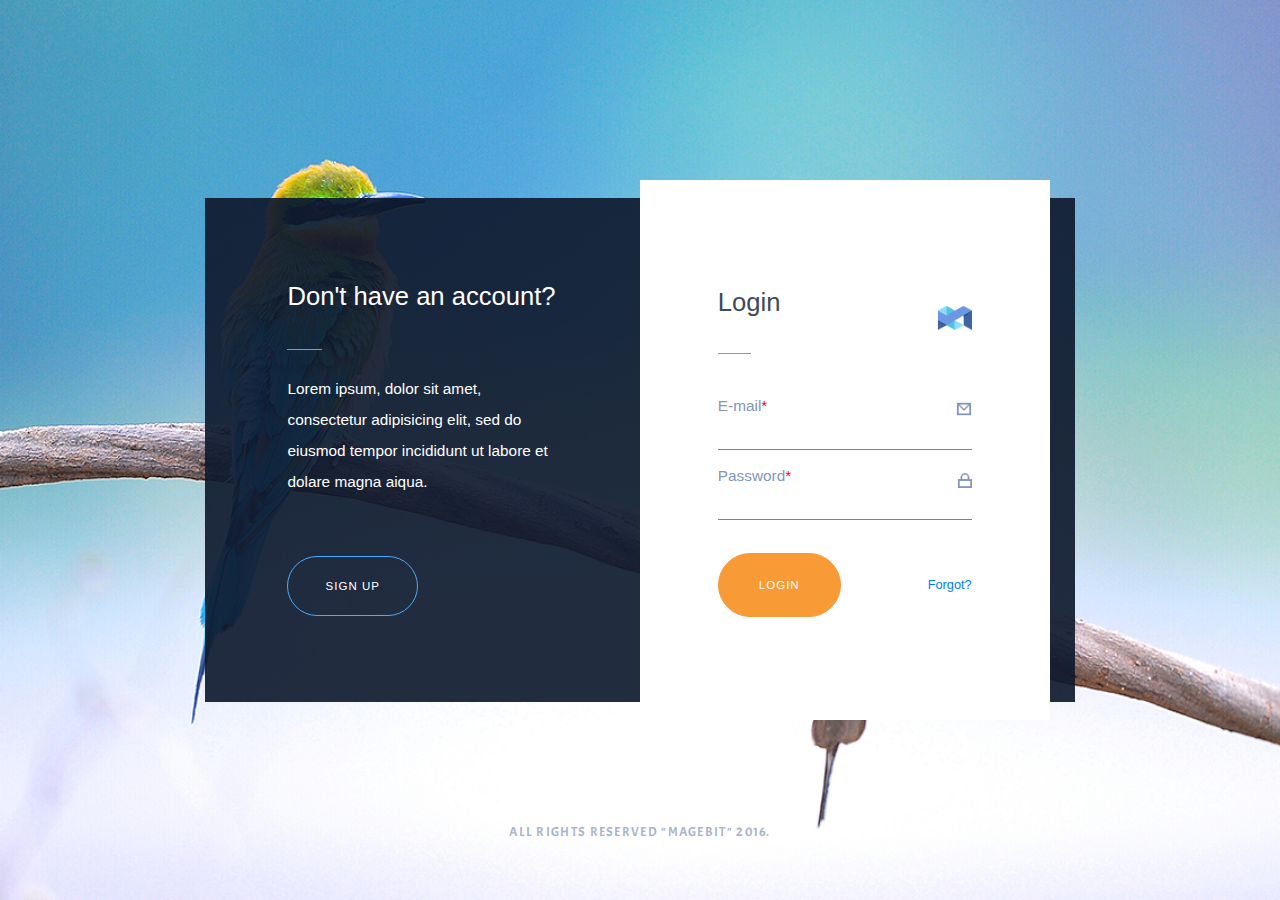
==== index.html @ b131790a "Additional changes" ====
<!DOCTYPE html>
<html lang="en">
<head>
    <meta charset="UTF-8">
    <meta name="viewport" content="width=device-width, initial-scale=1.0">
    <title>Magebit homework</title>
    <link rel="stylesheet" type="text/css" href="css/style.css">
    <link rel="stylesheet" type="text/css" href="css/bootstrap.min.css">
    <link rel="stylesheet" type="text/css" href="css/bootstrap.min.css.map">
    <link href="https://fonts.googleapis.com/css?family=Open+Sans:300&display=swap" rel="stylesheet">
    <link href="https://fonts.googleapis.com/css?family=Acme&display=swap" rel="stylesheet">
    <script src="script/jquery-3.4.1.min.js"></script>
    <script src="script/bootstrap.min.js"></script>
    <script src="script/script.js"></script>
</head>
<body>

<div class="background-container">
<div class="dont-have-account-part">
    <h class="dont-have-account background-heading">Don't have an account?</h>
    <div class="line line-format"></div>
    <p class="dont-have-account-parag background-paragraph">Lorem ipsum, dolor sit amet, consectetur adipisicing elit, sed do
        eiusmod tempor incididunt ut labore et dolare magna aiqua.</p>
    <button class="sign-up-button background-button" type="button">SIGN UP</button>
</div>

<div class="have-account-part">
    <h class="have-account background-heading">Have an account?</h>
    <div class="line-2 line-format"></div>
    <p class="have-account-parag background-paragraph">Lorem ipsum, dolor sit amet, consectetur adipisicing elit.</p>
    <button class="login-up-button background-button" type="button">LOGIN</button>
</div>
</div>

<div class="sliding-container">
    <h class="sign-up-title background-heading">Sign Up</h>
    <img class="logo" src="images/logo.png">
    <div class="line4 line-format"></div>
    <!-- <form method="post" action="/sorry-page.html"-->
        <label for="name" class="sign-up-name">Name<span class="must-fill">*</span></label>
        <br><input class="sign-up-input" type="text" id="name" name="name"> 
    <img class="sign-name-img name-img sign-up-icon" src="images/name.png" alt="Name icon">

        <label for="email" class="sign-up-email">E-mail<span class="must-fill">*</span></label>
        <br><input type="text" class="input-signup-email" name="email">
        <div class="formline line-form-2"></div>
    <img class="email-img sign-up-icon email-img-signup" src="images/mail1.png" alt="Mail icon">

        <label for="password" class="sign-up-passw">Password<span class="must-fill">*</span></label>
        <br><input type="password" class="password input-passw-signup" name="password_1">
    <img class="signup-pass-img sign-up-icon" src="images/pass.png" alt="Password icon">

    <div class="error"></div>
    <button onclick="redirectPage()" class="orange-btn sign-up-button_sc" type="submit" name="reg_user">SIGN UP</button>
    <!--</form>-->
</div>

<div class="sliding-container-2">
    <h class="login-heading background-heading">Login</h>
    <img class="login-logo" src="images/logo.png">
    <div class="line3 line-format"></div>

    <!--<form method="post" action="/sorry-page.html"-->
        <label for="email" class="login-email">E-mail<span class="must-fill">*</span></label>
        <br><input type="text" class="email login-email-input" name="email">
    <img class="login-email-img sign-up-icon" src="images/mail1.png" alt="Mail icon">

        <label for="password" class="login-password">Password<span class="must-fill">*</span></label>
        <br><input type="password" class="password login-password-input" name="password">
    <img class="pass-img sign-up-icon login-pass-img" src="images/pass.png" alt="Password icon">

    <div class="error-login"></div>
    <button onclick="redirectPage()" class="orange-btn login-button" type="submit" name="login_user">LOGIN</button>
    <!--</form>-->
    <a class="forgot-pass" href="#">Forgot?</a>
</div>

<footer>
    All rights reserved "MAGEBIT" 2016.
</footer>
</body>
</html>
---- css/style.css ----
/* 
##Device = Desktops
##Screen = 1281px to higher resolution desktops*/


html{
    height:100%;
    }

body {
    background: url(../images/background.jpg) no-repeat center center fixed; 
    -webkit-background-size: cover;
    -moz-background-size: cover;
    -o-background-size: cover;
    background-size: cover;
    height:100%;  
    overflow: hidden;
    font-family: 'Open Sans', sans-serif;
    display: grid;
    grid-template-columns: 16% 2% 32% 32% 2% 16%;
    grid-template-rows: 20% 2% 28% 28% 2% 5% 15%;
}

.background-container {
    grid-column: 2/6;
    grid-row: 3/5;
    background-color: #0f1a2feb;
    color: white;
    line-height: 2;
    display: grid;
    grid-template-columns: 50% 50%;
    grid-template-rows: 1fr;
    position:relative;
    z-index: 1;
}

.background-heading {
    font-size: 2vw;
    font-weight: lighter;
}

.background-paragraph {
    font-size: 1.2vw;
}

.background-button {
    color: white;
    font-size: 0.9vw;
    border-radius: 4em;
    background: transparent;
    border: 1.5px solid #49abfe;
    box-shadow: 0px;
    padding-left: 10%;
    padding-right: 10%;
    padding-top: 15%;
    padding-bottom: 15%;
    line-height: 0;
    letter-spacing: 1px;
    outline: none;
}

.background-button:hover {
    background-color: #49abfe;
    opacity: 100;
}

.line-format {
    color: #49abfe;
    border-top: 1.5px solid;
}

/* DONT HAVE ACCOUNT PART*/ 

.dont-have-account-part {
    grid-column: 1/2;
    grid-row: 1/2;
    display: grid;
    grid-template-columns: 19% 8% 22% 32% 19%;
    grid-template-rows: 17% 13% 5% 21% 15% 12% 17%; 
}

.dont-have-account {
    grid-column: 2/5; 
    grid-row: 2/3;
    line-height: 1;
}

.line {
    grid-column: 2/3;
    grid-row: 3/4;
}

.dont-have-account-parag {
    grid-column: 2/5;
    grid-row: 4/6;
}

.sign-up-button {
    grid-column: 2/4;
    grid-row: 6/7;
}

/* END OF DONT HAVE ACCOUNT PART*/ 


/* HAVE ACCOUNT PART*/ 

.have-account-part {
    grid-column: 2/3;
    grid-row: 1/2;
    display: grid;
    grid-template-columns: 19% 8% 22% 34% 17%;
    grid-template-rows: 20% 18% 4% 18% 7% 12% 20%; 
}

.have-account {
    grid-column: 2/5; 
    grid-row: 2/3;
}

.line-2 {
    grid-column: 2/3;
    grid-row: 3/4;
}

.have-account-parag {
    grid-column: 2/5;
    grid-row: 4/6;
}

.login-up-button {
    grid-column: 2/4;
    grid-row: 6/7;
}

/* END OF HAVE ACCOUNT PART*/ 


/*SIGN-UP CONTAINER*/

.sliding-container {
    position: relative;
    grid-column: 4/5;
    grid-row: 2/6;
    background-color: white;
    color: #3e495e;
    z-index: 2;
    display: grid;
    grid-template-columns: 19% 8% 22% 32% 19%;
    grid-template-rows: 10% 13% 5% 11% 3% 11% 3% 11% 3% 8% 12% 10%;
}

.sign-up-title {
    grid-column: 2/5;
    grid-row: 2/3; 
}

.logo {
    grid-column: 4/5;
    grid-row: 2/3;
    height: 2vw;
    justify-self: end;
    align-self: center;
}

.line4 {
    grid-column: 2/3;
    grid-row: 3/4;
}

.sign-up-name {
    grid-column: 2/5;
    grid-row: 4/5;
    align-self: center;
}

.sign-up-input {
    grid-column: 2/5;
    grid-row: 5/6;
}

.sign-name-img {
    grid-column: 4/5;
    grid-row: 4/5;
}

.sign-up-email {
    grid-column: 2/5;
    grid-row: 6/7;
    align-self: center;
}

.input-signup-email {
    grid-column: 2/5;
    grid-row: 7/8;
}

.email-img-signup {
    grid-column: 4/5;
    grid-row: 6/7;
}

.sign-up-passw {
    grid-column: 2/5;
    grid-row: 8/9;
    align-self: center;
}

.input-passw-signup {
    grid-column: 2/5;
    grid-row: 9/10;
}

.signup-pass-img {
    grid-column: 4/5;
    grid-row: 8/9;
}

.sign-up-button_sc {
    grid-column: 2/4;
    grid-row: 11/12;
}

/*END OF SIGN-UP CONTAINER*/


/*LOGIN CONTAINER*/

.sliding-container-2 {
    position: relative;
    grid-column: 4/5;
    grid-row: 2/6;
    background-color: white;
    color: #3e495e;
    z-index: 3;
    display: grid;
    grid-template-columns: 19% 8% 22% 32% 19%;
    grid-template-rows: 2% 17% 13% 5% 11% 2% 11% 2% 6% 12% 17% 2%;
}

.login-heading {
    grid-column: 2/5;
    grid-row: 3/4;
}

.login-logo {
    grid-column: 4/5;
    grid-row: 3/4;
    height: 2vw;
    justify-self: end;
    align-self: center;
}

.line3 {
    grid-column: 2/3;
    grid-row: 4/5;
}

.login-email {
    grid-column: 2/4;
    grid-row: 5/6;
    align-self: center;
}

.login-email-img {
    grid-column: 4/5;
    grid-row: 5/6;
}

.login-email-input {
    grid-column: 2/5;
    grid-row: 6/7;
}

.login-password {
    grid-column: 2/4;
    grid-row: 7/8;
    align-self: center;
}

.login-password-input {
    grid-column: 2/5;
    grid-row: 8/9;
}

.login-pass-img {
    grid-column: 4/5;
    grid-row: 7/8;
}

.forgot-pass {
    grid-column: 4/5;
    grid-row: 10/11;
    justify-self: end;
    padding-bottom: auto;
    font-size: 1vw;
    align-self: center;
}

.error-login {
    grid-column: 2/6;
    grid-row: 9/10;
    font-size: 0.5vw;
    color:red;
}

.login-button {
    grid-column: 2/4;
    grid-row: 10/11;
}

/* END OF LOGIN CONTAINER*/


/*FOOTER */

footer {
    grid-column: 2/6;
    grid-row: 7/8;
    text-align: center;
    color: #a7b3cb;
    bottom: 5%;
    text-transform: uppercase;
    font-size: 1vw;
    letter-spacing: 1.3px;
    margin-top: auto;
    margin-bottom: auto;
    font-family: 'Acme', sans-serif;
}


/* COMMON PARAMETERS */ 

.sign-up-icon{
    justify-self: end;
    z-index: 3;
    align-self: center;
    height: 1.25vw;
}

.error {
    font-size: 1vw;
    color:red;
}

label {
    color: #8495b7;
    font-size: 1.2vw;
    z-index: 10;
}

.must-fill {
    color: red;
}

input {
    border-top: transparent;
    border-left: transparent;
    border-right: transparent;
    border-bottom: solid 1px gray;
    outline: none;
    align-self: end;
}

.orange-btn {
    color: white;
    font-size: 0.9vw;
    border-radius: 4em;
    background: #f89a35;
    border: 1.5px solid #f89a35;
    box-shadow: 0px;
    padding-left: 10%;
    padding-right: 10%;
    padding-top: 15%;
    padding-bottom: 15%;
    line-height: 0;
    letter-spacing: 1px;
    outline: none;
}

.orange-btn:hover {
    background-color: #f8bf35;
    border: 1.5px solid #f8bf35;
}
/* SORRY PAGE */

.sorry-page-txt {
    font-size: 3vw;
    font-weight: bold;
    grid-column: 1/3;
    grid-row: 1/3;
    text-transform: uppercase;
    text-align: center;
    align-self: center;
}
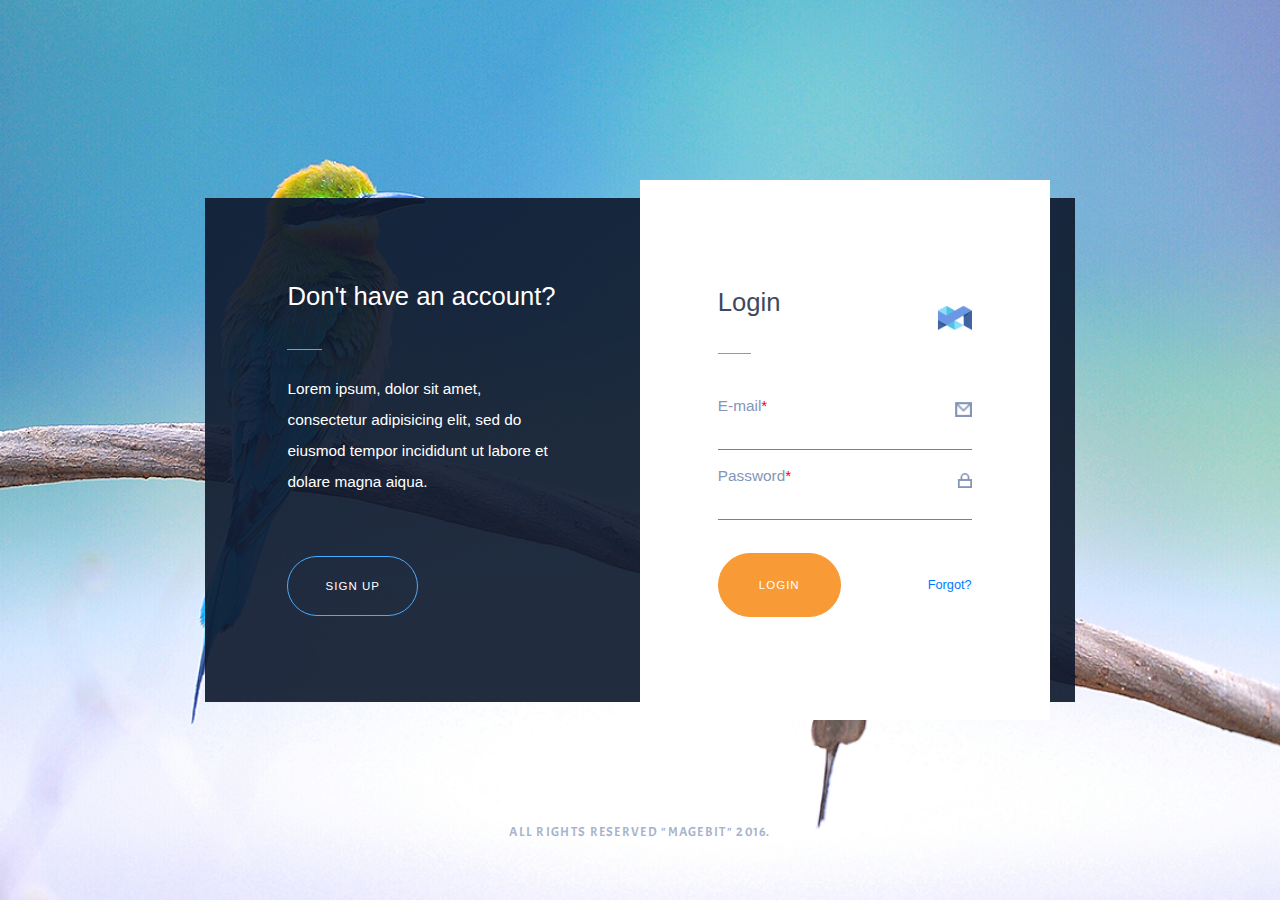
==== commit 9dc5f9fd: "Added active icons" ====
--- a/index.html
+++ b/index.html
@@ -13,6 +13,7 @@
     <script src="script/bootstrap.min.js"></script>
     <script src="script/script.js"></script>
 </head>
+
 <body>
 
 <div class="background-container">
@@ -38,17 +39,17 @@
     <div class="line4 line-format"></div>
     <!-- <form method="post" action="/sorry-page.html"-->
         <label for="name" class="sign-up-name">Name<span class="must-fill">*</span></label>
-        <br><input class="sign-up-input" type="text" id="name" name="name"> 
-    <img class="sign-name-img name-img sign-up-icon" src="images/name.png" alt="Name icon">
+        <br><input class="sign-up-input" type="text" id="name" name="name" onfocus='changeImage5("images/name-active.png");' onfocusout='changeImage5("images/name.png")'>> 
+    <img class="sign-name-img name-img sign-up-icon" src="images/name.png" alt="Name icon" id="name-icon">
 
         <label for="email" class="sign-up-email">E-mail<span class="must-fill">*</span></label>
-        <br><input type="text" class="input-signup-email" name="email">
+        <br><input type="text" class="input-signup-email" name="email" onfocus='changeImage3("images/mail-active.png");' onfocusout='changeImage3("images/mail1.png")'>
         <div class="formline line-form-2"></div>
-    <img class="email-img sign-up-icon email-img-signup" src="images/mail1.png" alt="Mail icon">
+    <img class="email-img sign-up-icon email-img-signup" id="mail-icon2" src="images/mail1.png" alt="Mail icon">
 
         <label for="password" class="sign-up-passw">Password<span class="must-fill">*</span></label>
-        <br><input type="password" class="password input-passw-signup" name="password_1">
-    <img class="signup-pass-img sign-up-icon" src="images/pass.png" alt="Password icon">
+        <br><input type="password" class="password input-passw-signup" name="password_1" onfocus='changeImage4("images/pass-active.png");' onfocusout='changeImage4("images/pass.png")'>
+    <img class="signup-pass-img sign-up-icon" src="images/pass.png" alt="Password icon" id="pass-icon2">
 
     <div class="error"></div>
     <button onclick="redirectPage()" class="orange-btn sign-up-button_sc" type="submit" name="reg_user">SIGN UP</button>
@@ -62,12 +63,12 @@
 
     <!--<form method="post" action="/sorry-page.html"-->
         <label for="email" class="login-email">E-mail<span class="must-fill">*</span></label>
-        <br><input type="text" class="email login-email-input" name="email">
-    <img class="login-email-img sign-up-icon" src="images/mail1.png" alt="Mail icon">
+        <br><input type="text" class="email login-email-input" name="email" onfocus='changeImage("images/mail-active.png");' onfocusout='changeImage("images/mail1.png")'>
+    <img class="login-email-img sign-up-icon" id="mail-icon" src="images/mail1.png" alt="Mail icon">
 
         <label for="password" class="login-password">Password<span class="must-fill">*</span></label>
-        <br><input type="password" class="password login-password-input" name="password">
-    <img class="pass-img sign-up-icon login-pass-img" src="images/pass.png" alt="Password icon">
+        <br><input type="password" class="password login-password-input" name="password" onfocus='changeImage2("images/pass-active.png");' onfocusout='changeImage2("images/pass.png")'>
+    <img class="pass-img sign-up-icon login-pass-img" id="pass-icon" src="images/pass.png" alt="Password icon">
 
     <div class="error-login"></div>
     <button onclick="redirectPage()" class="orange-btn login-button" type="submit" name="login_user">LOGIN</button>
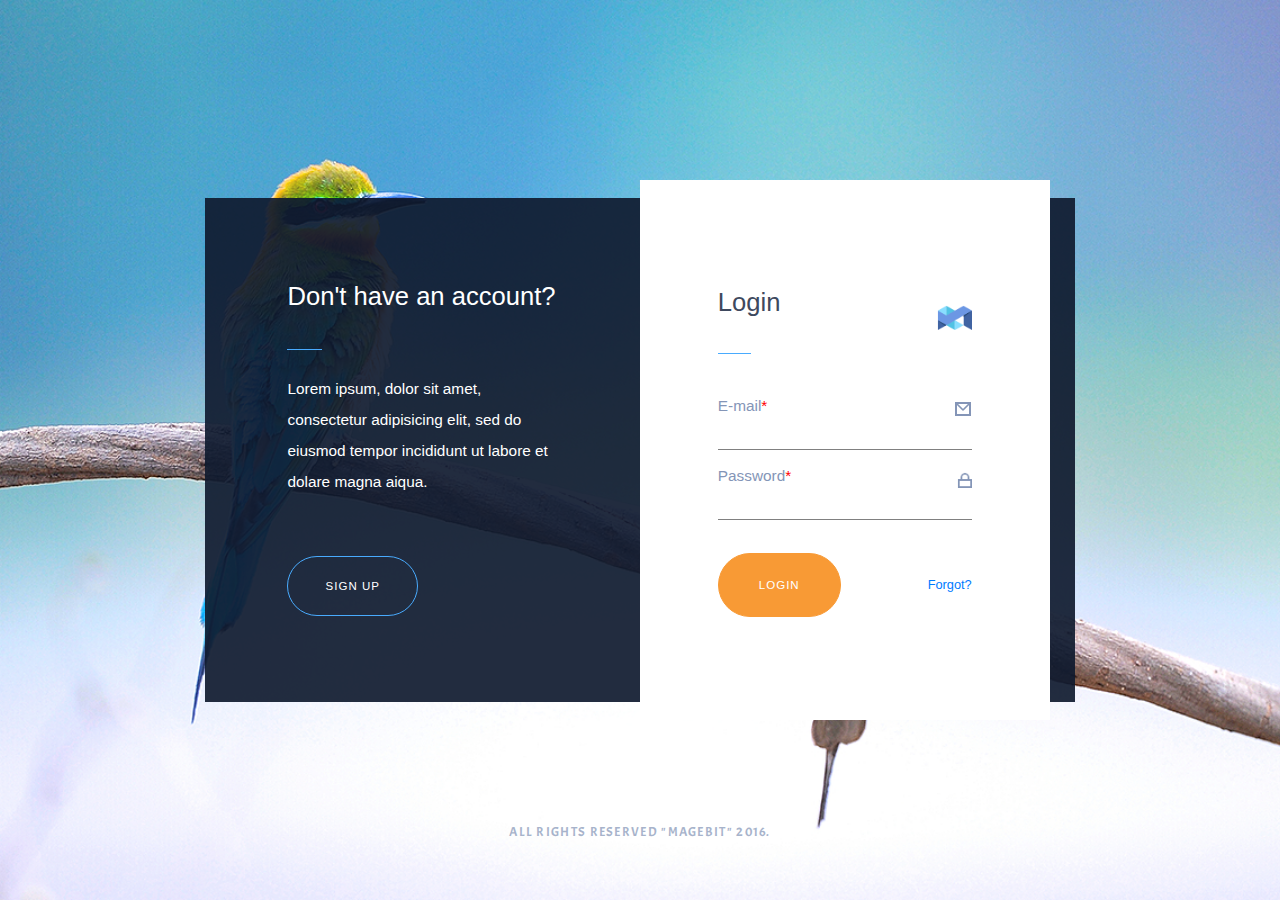
==== commit af58cb41: "Changes" ====
--- a/index.html
+++ b/index.html
@@ -62,7 +62,7 @@
     <div class="line3 line-format"></div>
 
     <!--<form method="post" action="/sorry-page.html"-->
-        <label for="email" class="login-email">E-mail<span class="must-fill">*</span></label>
+        <label for="email" id="label-email" class="login-email">E-mail<span class="must-fill">*</span></label>
         <br><input type="text" class="email login-email-input" name="email" onfocus='changeImage("images/mail-active.png");' onfocusout='changeImage("images/mail1.png")'>
     <img class="login-email-img sign-up-icon" id="mail-icon" src="images/mail1.png" alt="Mail icon">
 
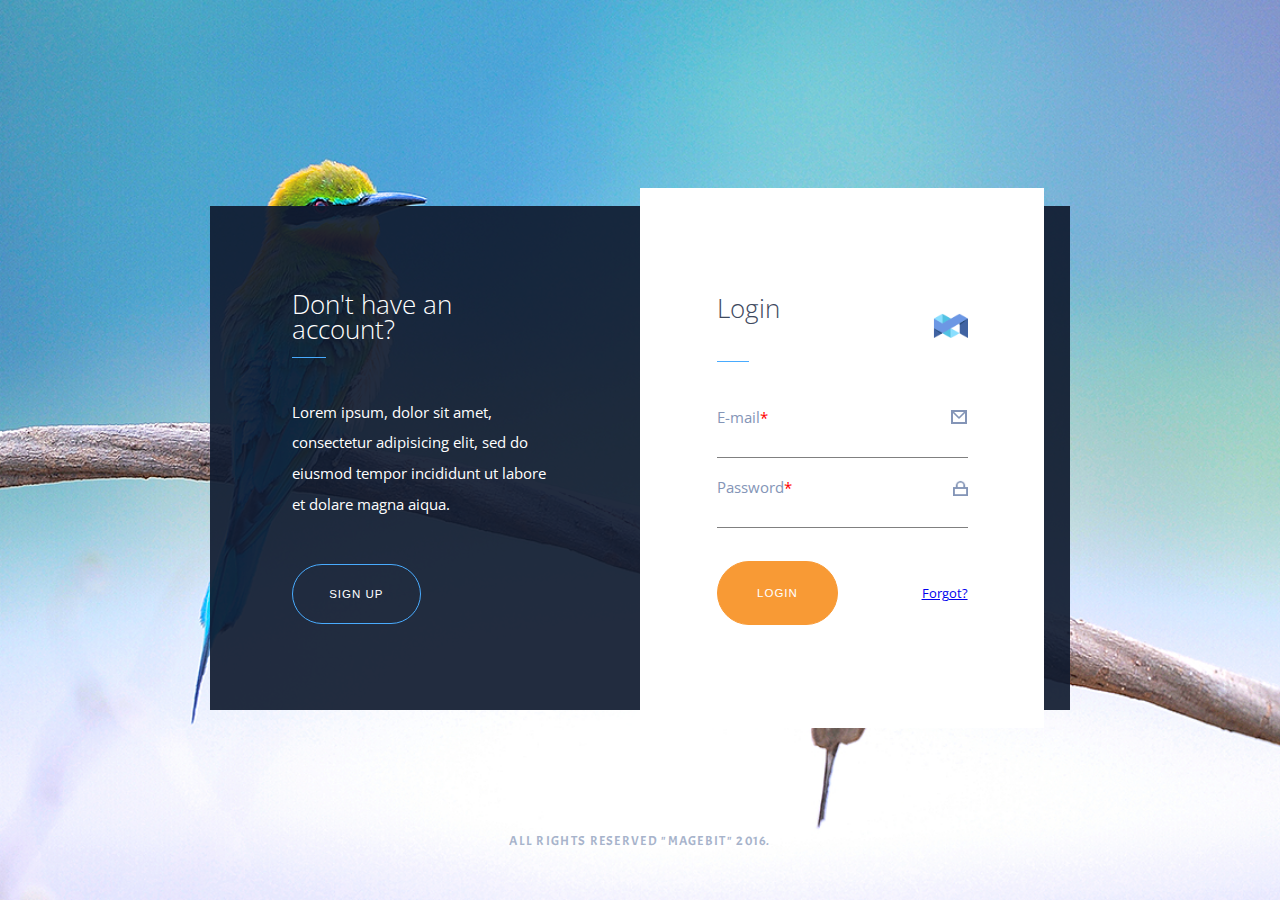
==== commit 600a220e: "Changes" ====
--- a/index.html
+++ b/index.html
@@ -5,8 +5,6 @@
     <meta name="viewport" content="width=device-width, initial-scale=1.0">
     <title>Magebit homework</title>
     <link rel="stylesheet" type="text/css" href="css/style.css">
-    <link rel="stylesheet" type="text/css" href="css/bootstrap.min.css">
-    <link rel="stylesheet" type="text/css" href="css/bootstrap.min.css.map">
     <link href="https://fonts.googleapis.com/css?family=Open+Sans:300&display=swap" rel="stylesheet">
     <link href="https://fonts.googleapis.com/css?family=Acme&display=swap" rel="stylesheet">
     <script src="script/jquery-3.4.1.min.js"></script>
@@ -39,7 +37,7 @@
     <div class="line4 line-format"></div>
     <!-- <form method="post" action="/sorry-page.html"-->
         <label for="name" class="sign-up-name">Name<span class="must-fill">*</span></label>
-        <br><input class="sign-up-input" type="text" id="name" name="name" onfocus='changeImage5("images/name-active.png");' onfocusout='changeImage5("images/name.png")'>> 
+        <br><input class="sign-up-input" type="text" id="name" name="name" onfocus='changeImage5("images/name-active.png");' onfocusout='changeImage5("images/name.png")'>
     <img class="sign-name-img name-img sign-up-icon" src="images/name.png" alt="Name icon" id="name-icon">
 
         <label for="email" class="sign-up-email">E-mail<span class="must-fill">*</span></label>
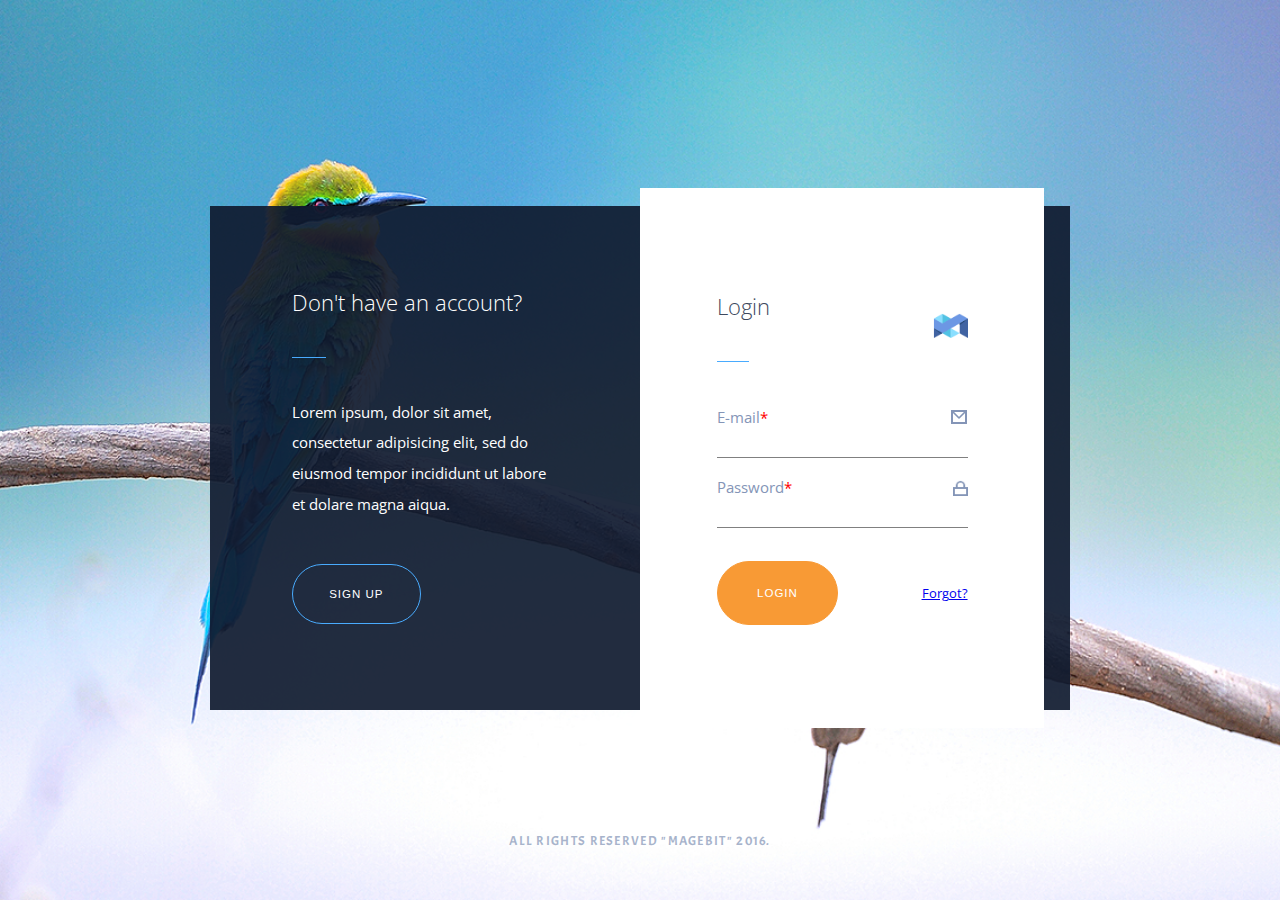
==== commit 7322ecf5: "Changes" ====
--- a/index.html
+++ b/index.html
@@ -15,39 +15,42 @@
 <body>
 
 <div class="background-container">
-<div class="dont-have-account-part">
-    <h class="dont-have-account background-heading">Don't have an account?</h>
-    <div class="line line-format"></div>
-    <p class="dont-have-account-parag background-paragraph">Lorem ipsum, dolor sit amet, consectetur adipisicing elit, sed do
-        eiusmod tempor incididunt ut labore et dolare magna aiqua.</p>
-    <button class="sign-up-button background-button" type="button">SIGN UP</button>
+
+    <div class="dont-have-account-part">
+        <h class="dont-have-account background-heading">Don't have an account?</h>
+        <div class="line line-format"></div>
+        <p class="dont-have-account-parag background-paragraph">Lorem ipsum, dolor sit amet, consectetur adipisicing elit, sed do
+            eiusmod tempor incididunt ut labore et dolare magna aiqua.</p>
+        <button class="sign-up-button background-button" type="button">SIGN UP</button>
+    </div>
+
+    <div class="have-account-part">
+        <h class="have-account background-heading">Have an account?</h>
+        <div class="line-2 line-format"></div>
+        <p class="have-account-parag background-paragraph">Lorem ipsum, dolor sit amet, consectetur adipisicing elit.</p>
+        <button class="login-up-button background-button" type="button">LOGIN</button>
+    </div>
+
 </div>
 
-<div class="have-account-part">
-    <h class="have-account background-heading">Have an account?</h>
-    <div class="line-2 line-format"></div>
-    <p class="have-account-parag background-paragraph">Lorem ipsum, dolor sit amet, consectetur adipisicing elit.</p>
-    <button class="login-up-button background-button" type="button">LOGIN</button>
-</div>
-</div>
 
 <div class="sliding-container">
     <h class="sign-up-title background-heading">Sign Up</h>
     <img class="logo" src="images/logo.png">
     <div class="line4 line-format"></div>
-    <!-- <form method="post" action="/sorry-page.html"-->
+    <!-- <form method="post" action="/page/sorry-page.html"-->
         <label for="name" class="sign-up-name">Name<span class="must-fill">*</span></label>
         <br><input class="sign-up-input" type="text" id="name" name="name" onfocus='changeImage5("images/name-active.png");' onfocusout='changeImage5("images/name.png")'>
-    <img class="sign-name-img name-img sign-up-icon" src="images/name.png" alt="Name icon" id="name-icon">
+        <img class="sign-name-img name-img sign-up-icon" src="images/name.png" alt="Name icon" id="name-icon">
 
         <label for="email" class="sign-up-email">E-mail<span class="must-fill">*</span></label>
-        <br><input type="text" class="input-signup-email" name="email" onfocus='changeImage3("images/mail-active.png");' onfocusout='changeImage3("images/mail1.png")'>
+        <br><input type="text" class="input-signup-email" id="email" name="email" onfocus='changeImage3("images/mail-active.png");' onfocusout='changeImage3("images/mail1.png")'>
         <div class="formline line-form-2"></div>
-    <img class="email-img sign-up-icon email-img-signup" id="mail-icon2" src="images/mail1.png" alt="Mail icon">
+        <img class="email-img sign-up-icon email-img-signup" id="mail-icon2" src="images/mail1.png" alt="Mail icon">
 
         <label for="password" class="sign-up-passw">Password<span class="must-fill">*</span></label>
-        <br><input type="password" class="password input-passw-signup" name="password_1" onfocus='changeImage4("images/pass-active.png");' onfocusout='changeImage4("images/pass.png")'>
-    <img class="signup-pass-img sign-up-icon" src="images/pass.png" alt="Password icon" id="pass-icon2">
+        <br><input type="password" id="password" class="password input-passw-signup" name="password_1" onfocus='changeImage4("images/pass-active.png");' onfocusout='changeImage4("images/pass.png")'>
+        <img class="signup-pass-img sign-up-icon" src="images/pass.png" alt="Password icon" id="pass-icon2">
 
     <div class="error"></div>
     <button onclick="redirectPage()" class="orange-btn sign-up-button_sc" type="submit" name="reg_user">SIGN UP</button>
@@ -59,14 +62,14 @@
     <img class="login-logo" src="images/logo.png">
     <div class="line3 line-format"></div>
 
-    <!--<form method="post" action="/sorry-page.html"-->
-        <label for="email" id="label-email" class="login-email">E-mail<span class="must-fill">*</span></label>
-        <br><input type="text" class="email login-email-input" name="email" onfocus='changeImage("images/mail-active.png");' onfocusout='changeImage("images/mail1.png")'>
-    <img class="login-email-img sign-up-icon" id="mail-icon" src="images/mail1.png" alt="Mail icon">
+    <!--<form method="post" action="/page/sorry-page.html"-->
+        <label for="email2" class="login-email">E-mail<span class="must-fill">*</span></label>
+        <br><input type="text" class="email login-email-input" name="email" id="email2" onfocus='changeImage("images/mail-active.png");' onfocusout='changeImage("images/mail1.png")'>
+        <img class="login-email-img sign-up-icon" id="mail-icon" src="images/mail1.png" alt="Mail icon">
 
-        <label for="password" class="login-password">Password<span class="must-fill">*</span></label>
-        <br><input type="password" class="password login-password-input" name="password" onfocus='changeImage2("images/pass-active.png");' onfocusout='changeImage2("images/pass.png")'>
-    <img class="pass-img sign-up-icon login-pass-img" id="pass-icon" src="images/pass.png" alt="Password icon">
+        <label for="password2" class="login-password">Password<span class="must-fill">*</span></label>
+        <br><input type="password" class="password login-password-input" name="password" id="password2" onfocus='changeImage2("images/pass-active.png");' onfocusout='changeImage2("images/pass.png")'>
+        <img class="pass-img sign-up-icon login-pass-img" id="pass-icon" src="images/pass.png" alt="Password icon">
 
     <div class="error-login"></div>
     <button onclick="redirectPage()" class="orange-btn login-button" type="submit" name="login_user">LOGIN</button>
@@ -77,5 +80,6 @@
 <footer>
     All rights reserved "MAGEBIT" 2016.
 </footer>
+
 </body>
 </html>--- a/css/style.css
+++ b/css/style.css
@@ -1,8 +1,3 @@
-/* 
-##Device = Desktops
-##Screen = 1281px to higher resolution desktops*/
-
-
 html{
     height:100%;
     }
@@ -35,7 +30,7 @@
 }
 
 .background-heading {
-    font-size: 2vw;
+    font-size: 1.75vw;
     font-weight: lighter;
 }
 
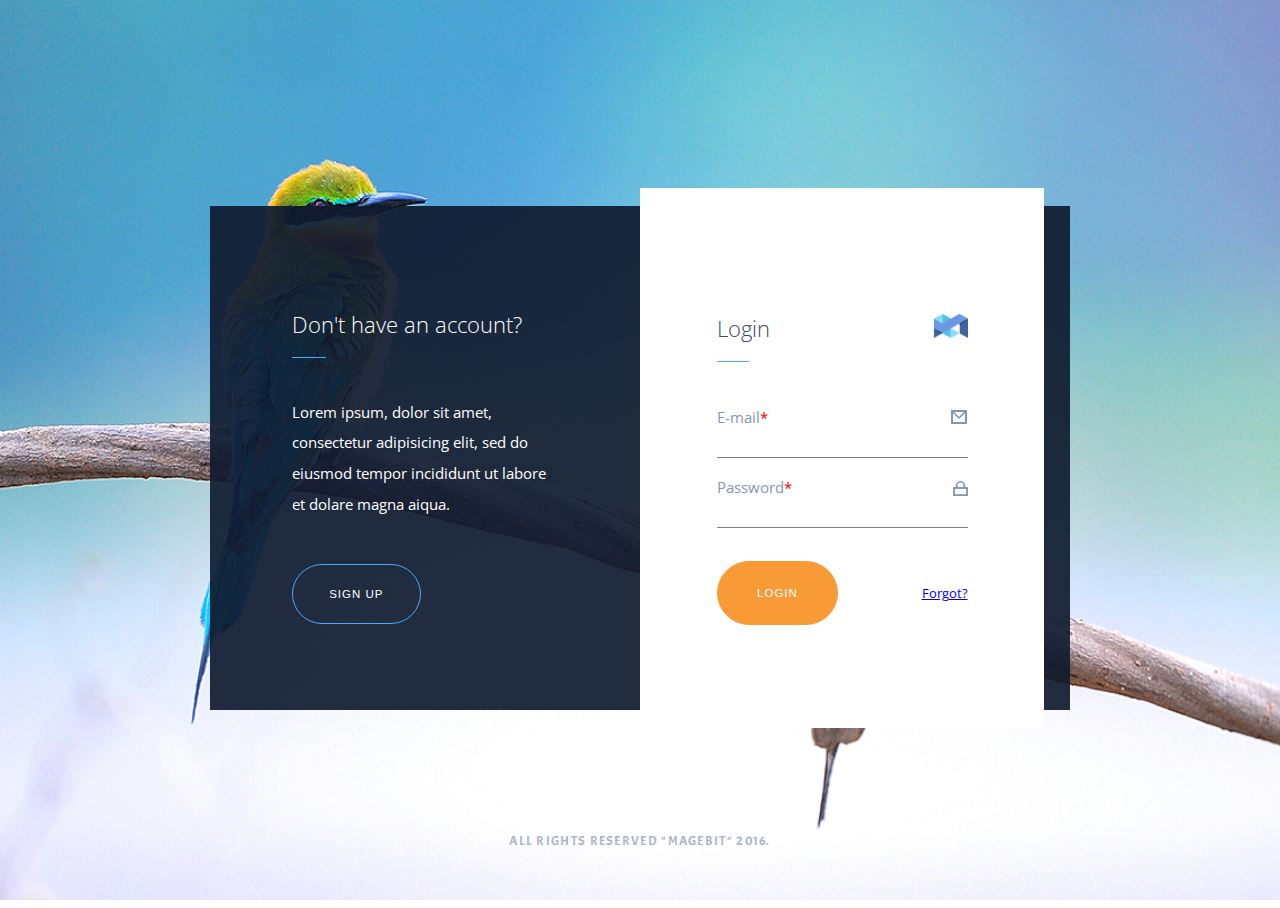
==== commit fdb9aaaf: "Changes" ====
--- a/index.html
+++ b/index.html
@@ -17,7 +17,7 @@
 <div class="background-container">
 
     <div class="dont-have-account-part">
-        <h class="dont-have-account background-heading">Don't have an account?</h>
+        <p class="dont-have-account background-heading">Don't have an account?</p>
         <div class="line line-format"></div>
         <p class="dont-have-account-parag background-paragraph">Lorem ipsum, dolor sit amet, consectetur adipisicing elit, sed do
             eiusmod tempor incididunt ut labore et dolare magna aiqua.</p>
@@ -25,7 +25,7 @@
     </div>
 
     <div class="have-account-part">
-        <h class="have-account background-heading">Have an account?</h>
+        <p class="have-account background-heading">Have an account?</p>
         <div class="line-2 line-format"></div>
         <p class="have-account-parag background-paragraph">Lorem ipsum, dolor sit amet, consectetur adipisicing elit.</p>
         <button class="login-up-button background-button" type="button">LOGIN</button>
@@ -35,8 +35,8 @@
 
 
 <div class="sliding-container">
-    <h class="sign-up-title background-heading">Sign Up</h>
-    <img class="logo" src="images/logo.png">
+    <p class="sign-up-title background-heading">Sign Up</p>
+    <img class="logo" src="images/logo.png" alt="Logo">
     <div class="line4 line-format"></div>
     <!-- <form method="post" action="/page/sorry-page.html"-->
         <label for="name" class="sign-up-name">Name<span class="must-fill">*</span></label>
@@ -58,8 +58,8 @@
 </div>
 
 <div class="sliding-container-2">
-    <h class="login-heading background-heading">Login</h>
-    <img class="login-logo" src="images/logo.png">
+    <p class="login-heading background-heading">Login</p>
+    <img class="login-logo" src="images/logo.png" alt="Logo">
     <div class="line3 line-format"></div>
 
     <!--<form method="post" action="/page/sorry-page.html"-->
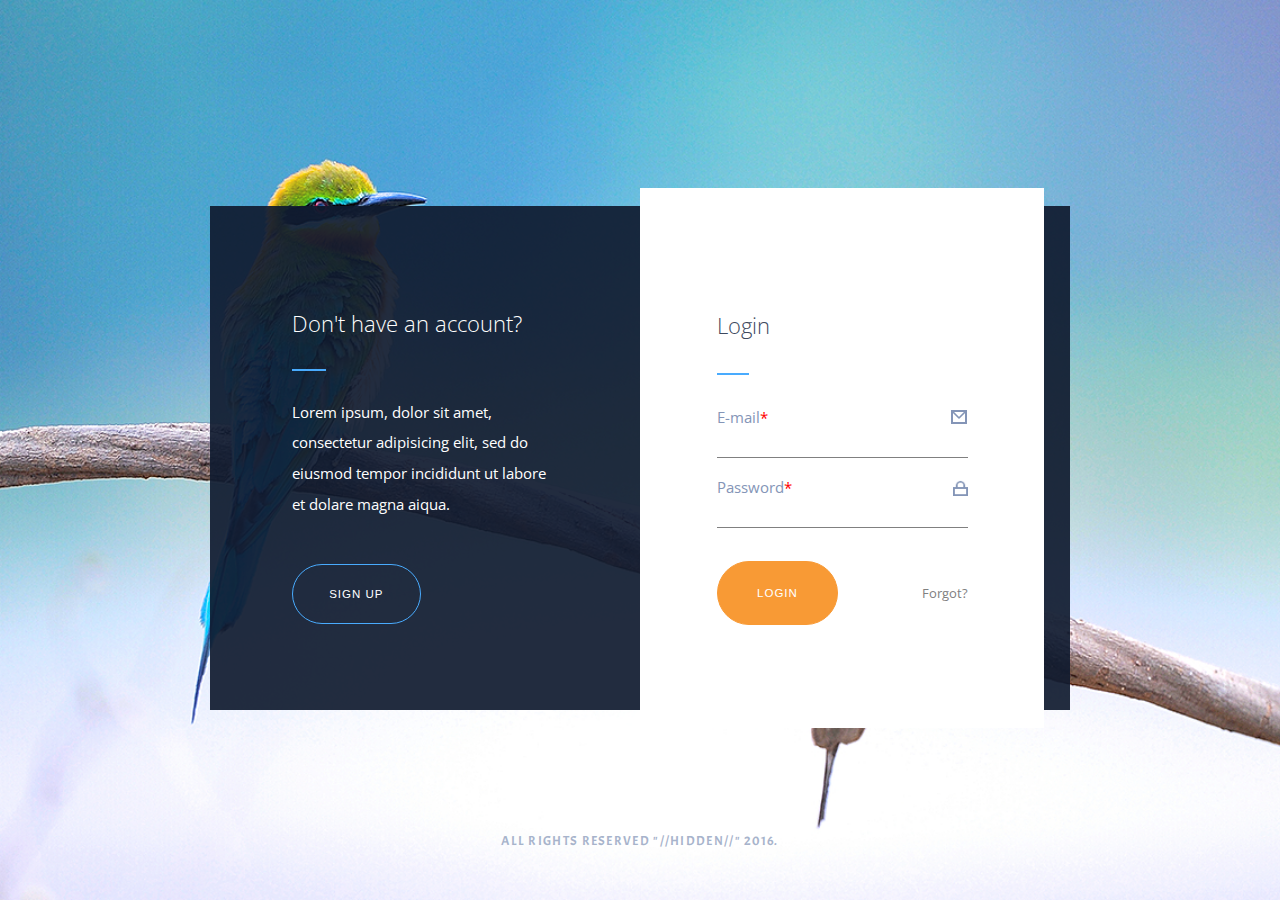
==== commit 8a1d9567: "Hidden logo" ====
--- a/index.html
+++ b/index.html
@@ -59,7 +59,7 @@
 
 <div class="sliding-container-2">
     <p class="login-heading background-heading">Login</p>
-    <img class="login-logo" src="images/logo.png" alt="Logo">
+    <img class="login-logo logo" src="images/logo.png" alt="Logo">
     <div class="line3 line-format"></div>
 
     <!--<form method="post" action="/page/sorry-page.html"-->
@@ -78,7 +78,7 @@
 </div>
 
 <footer>
-    All rights reserved "MAGEBIT" 2016.
+    All rights reserved "//hidden//" 2016.
 </footer>
 
 </body>
--- a/css/style.css
+++ b/css/style.css
@@ -32,6 +32,7 @@
 .background-heading {
     font-size: 1.75vw;
     font-weight: lighter;
+    align-self: center;
 }
 
 .background-paragraph {
@@ -61,7 +62,8 @@
 
 .line-format {
     color: #49abfe;
-    border-top: 1.5px solid;
+    border-top: 2px solid;
+    align-self: center;
 }
 
 /* DONT HAVE ACCOUNT PART*/ 
@@ -156,6 +158,7 @@
     height: 2vw;
     justify-self: end;
     align-self: center;
+    visibility: hidden;
 }
 
 .line4 {
@@ -348,6 +351,18 @@
     color: red;
 }
 
+a:visited {
+    color: gray;
+    text-decoration-color: transparent;
+    outline: none;
+  }
+  
+  a {
+    text-decoration-color: transparent;
+    outline: none;
+    color: gray;
+  }
+
 input {
     border-top: transparent;
     border-left: transparent;
@@ -355,6 +370,7 @@
     border-bottom: solid 1px gray;
     outline: none;
     align-self: end;
+    font-size: 1vw;
 }
 
 .orange-btn {
@@ -389,3 +405,22 @@
     align-self: center;
 }
 
+/*FOR SCREENS SMALLER THAN 950px*/
+
+@media only screen and (max-height: 750px) {
+    .background-heading {
+        font-size: 1.5vw;
+    }
+    
+    .background-paragraph {
+        font-size: 1vw;
+    }
+
+    .label {
+        font-size: 0.4vw;
+    }
+
+    footer {
+        font-size: 0.7vw;
+    }
+  }